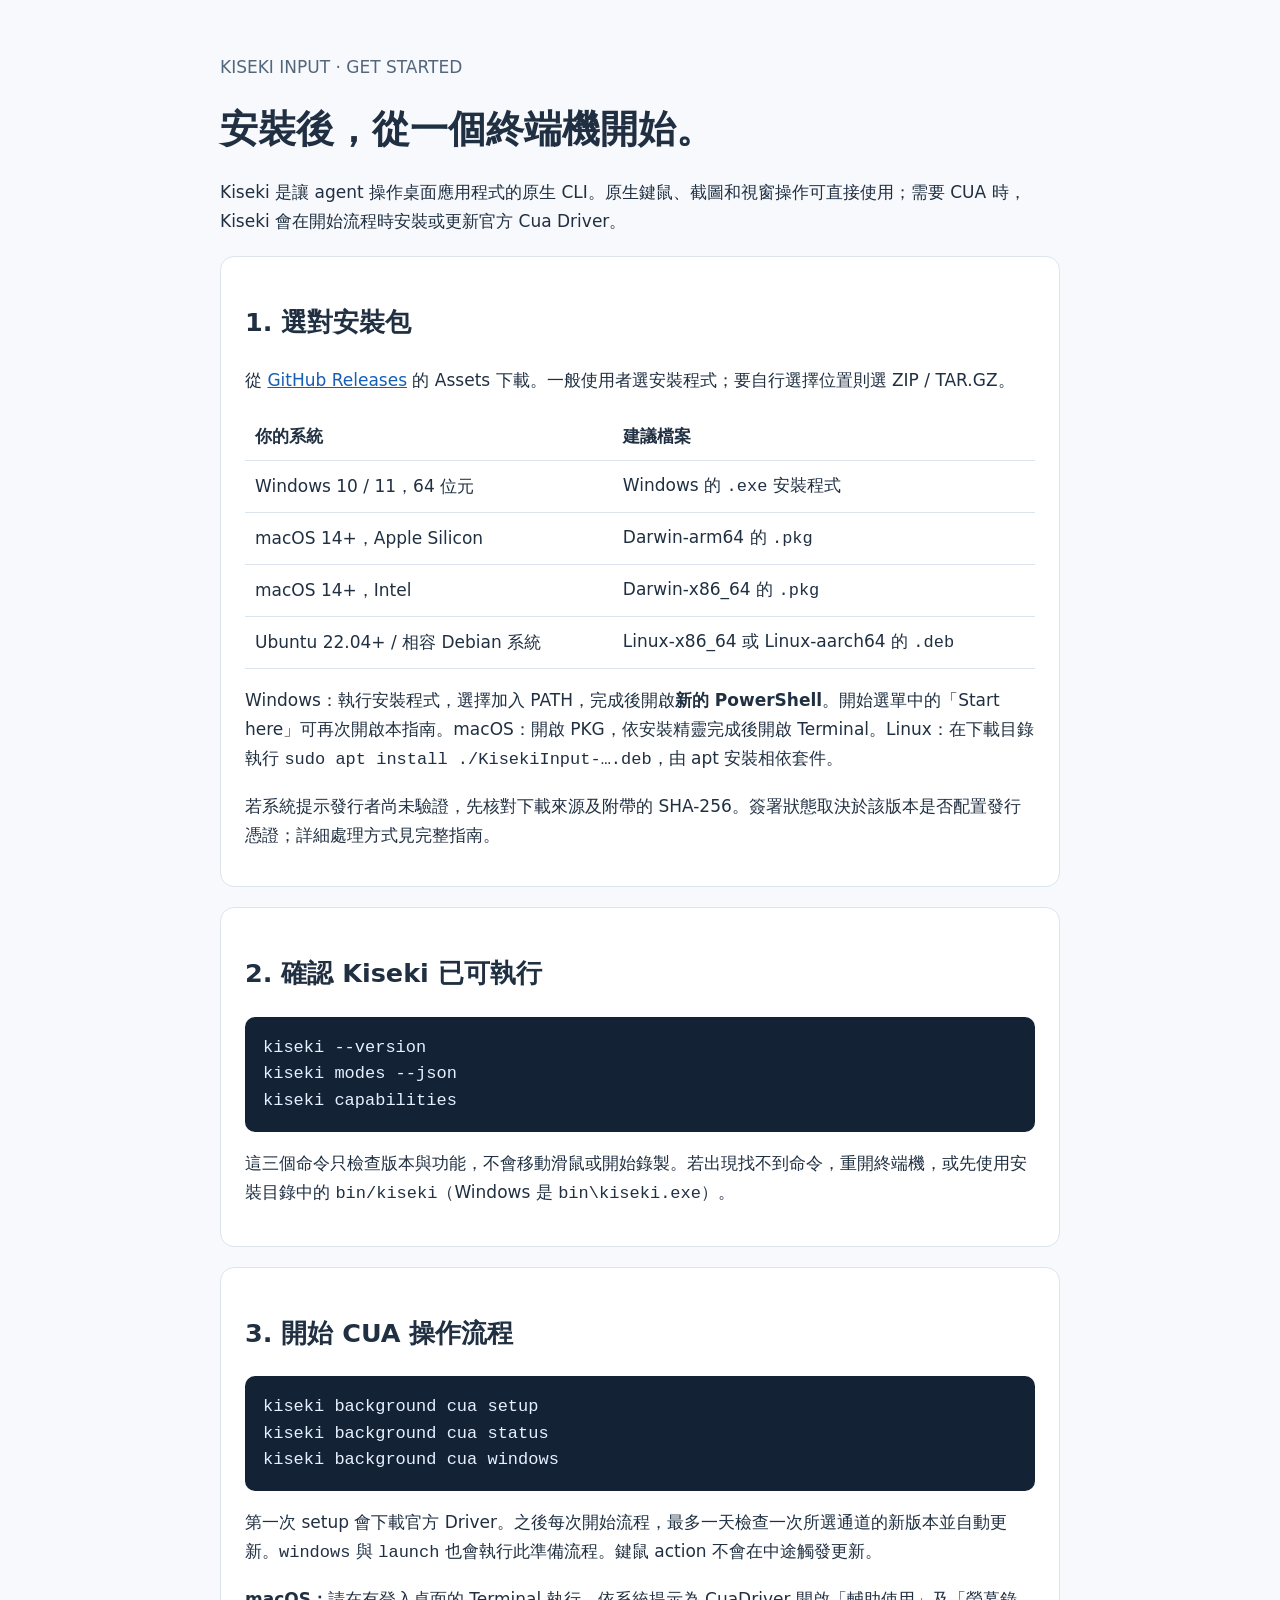
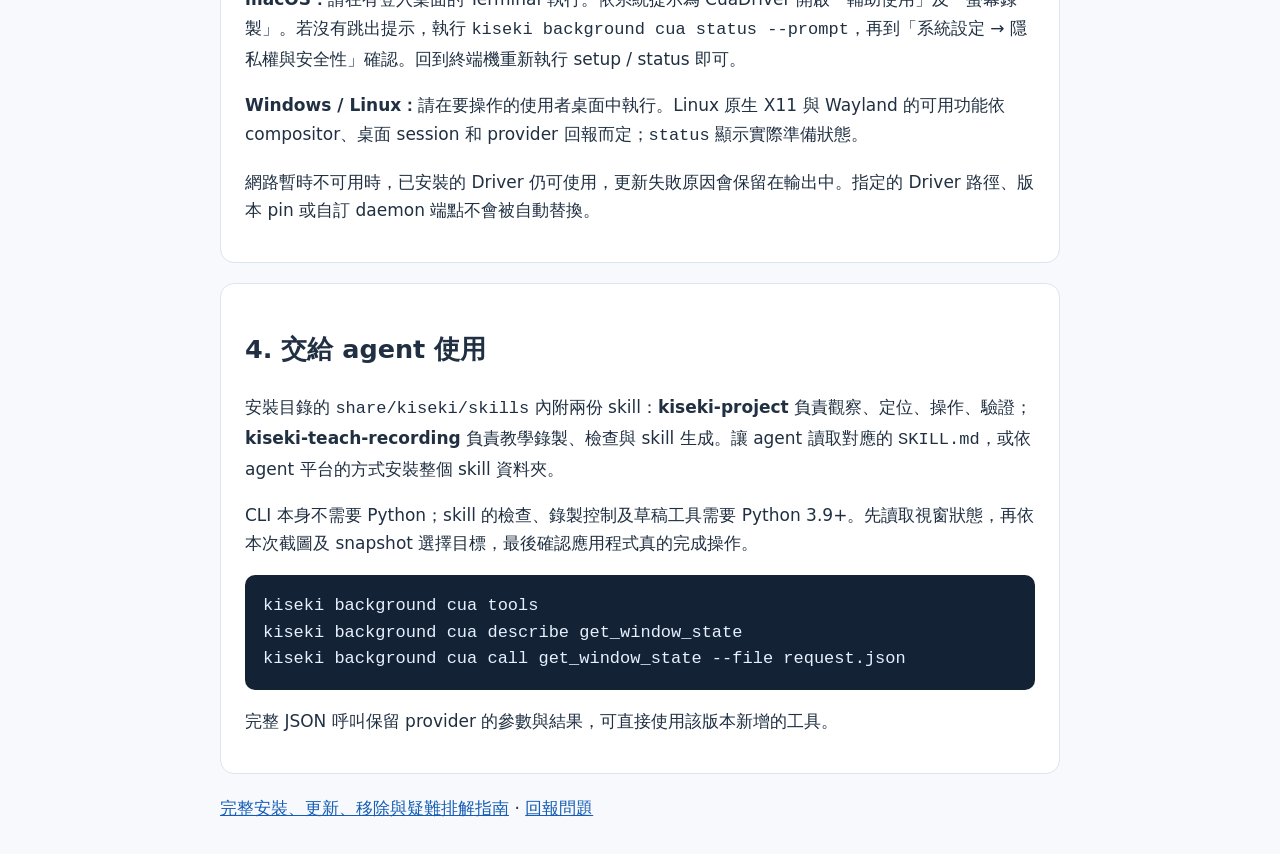
==== docs/install.html @ 5eb8f5b5 "Improve agent workflows, native CUA lifecycle, and multi-platform installers" ====
<!doctype html>
<html lang="zh-Hant">
<meta charset="utf-8">
<meta name="viewport" content="width=device-width, initial-scale=1">
<title>Kiseki Input — 安裝與開始使用</title>
<style>
body{font:17px/1.7 system-ui,sans-serif;color:#203042;background:#f7f9fc;margin:0;padding:36px 20px}main{max-width:840px;margin:auto}h1{font-size:38px;line-height:1.2}h2{margin-top:36px}p{max-width:75ch}a{color:#155db5}pre{overflow:auto;background:#142236;color:#e6f0ff;padding:18px;border-radius:10px;line-height:1.55}code{font-family:ui-monospace,monospace}section{background:white;border:1px solid #dce4ee;border-radius:14px;padding:8px 24px 20px;margin:20px 0}.muted{color:#53677c}li{margin:8px 0}table{border-collapse:collapse;width:100%}td,th{text-align:left;border-bottom:1px solid #dce4ee;padding:10px}
</style>
<main>
<p class="muted">KISEKI INPUT · GET STARTED</p>
<h1>安裝後，從一個終端機開始。</h1>
<p>Kiseki 是讓 agent 操作桌面應用程式的原生 CLI。原生鍵鼠、截圖和視窗操作可直接使用；需要 CUA 時，Kiseki 會在開始流程時安裝或更新官方 Cua Driver。</p>
<section><h2>1. 選對安裝包</h2>
<p>從 <a href="https://github.com/win10ogod/kiseki-input/releases">GitHub Releases</a> 的 Assets 下載。一般使用者選安裝程式；要自行選擇位置則選 ZIP / TAR.GZ。</p>
<table><tr><th>你的系統</th><th>建議檔案</th></tr>
<tr><td>Windows 10 / 11，64 位元</td><td>Windows 的 <code>.exe</code> 安裝程式</td></tr>
<tr><td>macOS 14+，Apple Silicon</td><td>Darwin-arm64 的 <code>.pkg</code></td></tr>
<tr><td>macOS 14+，Intel</td><td>Darwin-x86_64 的 <code>.pkg</code></td></tr>
<tr><td>Ubuntu 22.04+ / 相容 Debian 系統</td><td>Linux-x86_64 或 Linux-aarch64 的 <code>.deb</code></td></tr></table>
<p>Windows：執行安裝程式，選擇加入 PATH，完成後開啟<strong>新的 PowerShell</strong>。開始選單中的「Start here」可再次開啟本指南。macOS：開啟 PKG，依安裝精靈完成後開啟 Terminal。Linux：在下載目錄執行 <code>sudo apt install ./KisekiInput-….deb</code>，由 apt 安裝相依套件。</p>
<p>若系統提示發行者尚未驗證，先核對下載來源及附帶的 SHA-256。簽署狀態取決於該版本是否配置發行憑證；詳細處理方式見完整指南。</p></section>
<section><h2>2. 確認 Kiseki 已可執行</h2>
<pre><code>kiseki --version
kiseki modes --json
kiseki capabilities</code></pre>
<p>這三個命令只檢查版本與功能，不會移動滑鼠或開始錄製。若出現找不到命令，重開終端機，或先使用安裝目錄中的 <code>bin/kiseki</code>（Windows 是 <code>bin\kiseki.exe</code>）。</p></section>
<section><h2>3. 開始 CUA 操作流程</h2>
<pre><code>kiseki background cua setup
kiseki background cua status
kiseki background cua windows</code></pre>
<p>第一次 setup 會下載官方 Driver。之後每次開始流程，最多一天檢查一次所選通道的新版本並自動更新。<code>windows</code> 與 <code>launch</code> 也會執行此準備流程。鍵鼠 action 不會在中途觸發更新。</p>
<p><strong>macOS：</strong>請在有登入桌面的 Terminal 執行。依系統提示為 CuaDriver 開啟「輔助使用」及「螢幕錄製」。若沒有跳出提示，執行 <code>kiseki background cua status --prompt</code>，再到「系統設定 → 隱私權與安全性」確認。回到終端機重新執行 setup / status 即可。</p>
<p><strong>Windows / Linux：</strong>請在要操作的使用者桌面中執行。Linux 原生 X11 與 Wayland 的可用功能依 compositor、桌面 session 和 provider 回報而定；<code>status</code> 顯示實際準備狀態。</p>
<p>網路暫時不可用時，已安裝的 Driver 仍可使用，更新失敗原因會保留在輸出中。指定的 Driver 路徑、版本 pin 或自訂 daemon 端點不會被自動替換。</p></section>
<section><h2>4. 交給 agent 使用</h2>
<p>安裝目錄的 <code>share/kiseki/skills</code> 內附兩份 skill：<strong>kiseki-project</strong> 負責觀察、定位、操作、驗證；<strong>kiseki-teach-recording</strong> 負責教學錄製、檢查與 skill 生成。讓 agent 讀取對應的 <code>SKILL.md</code>，或依 agent 平台的方式安裝整個 skill 資料夾。</p>
<p>CLI 本身不需要 Python；skill 的檢查、錄製控制及草稿工具需要 Python 3.9+。先讀取視窗狀態，再依本次截圖及 snapshot 選擇目標，最後確認應用程式真的完成操作。</p>
<pre><code>kiseki background cua tools
kiseki background cua describe get_window_state
kiseki background cua call get_window_state --file request.json</code></pre>
<p>完整 JSON 呼叫保留 provider 的參數與結果，可直接使用該版本新增的工具。</p></section>
<p><a href="https://github.com/win10ogod/kiseki-input/blob/master/docs/install.md">完整安裝、更新、移除與疑難排解指南</a> · <a href="https://github.com/win10ogod/kiseki-input/issues">回報問題</a></p>
</main>
</html>
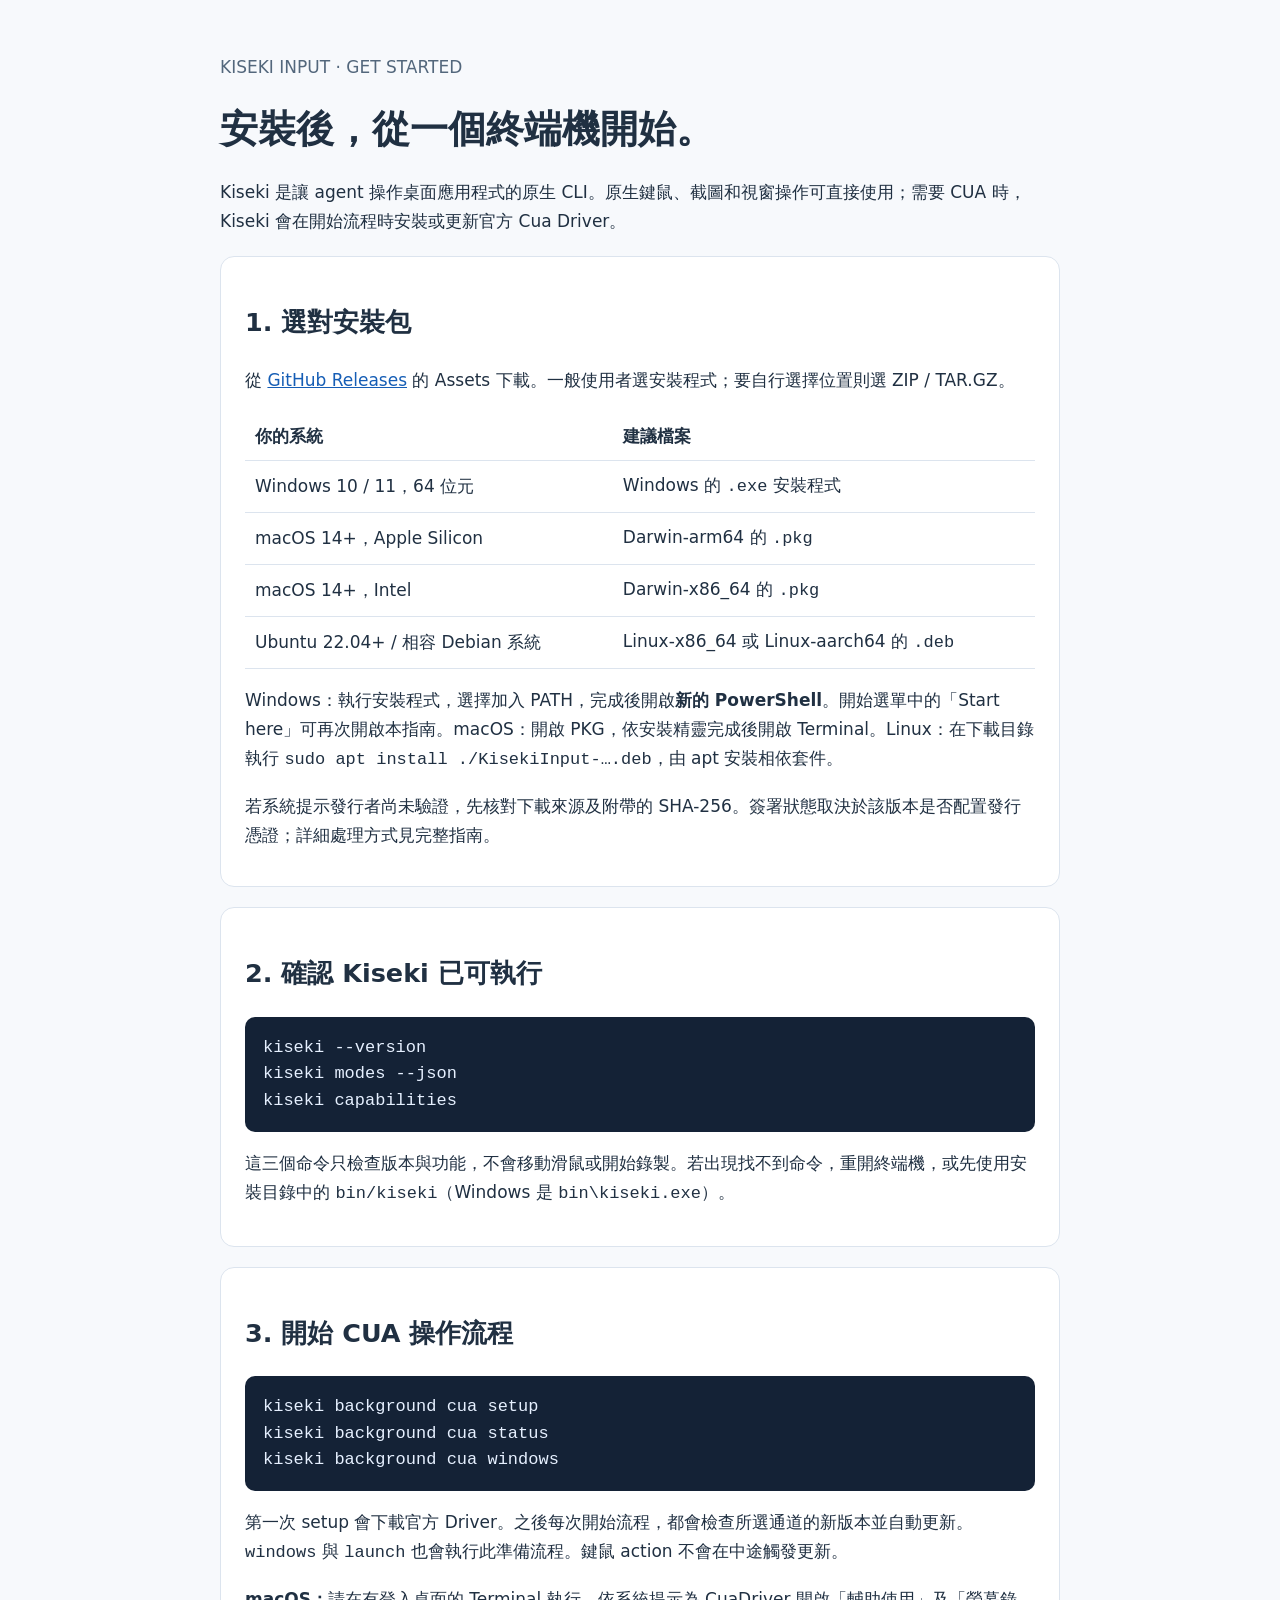
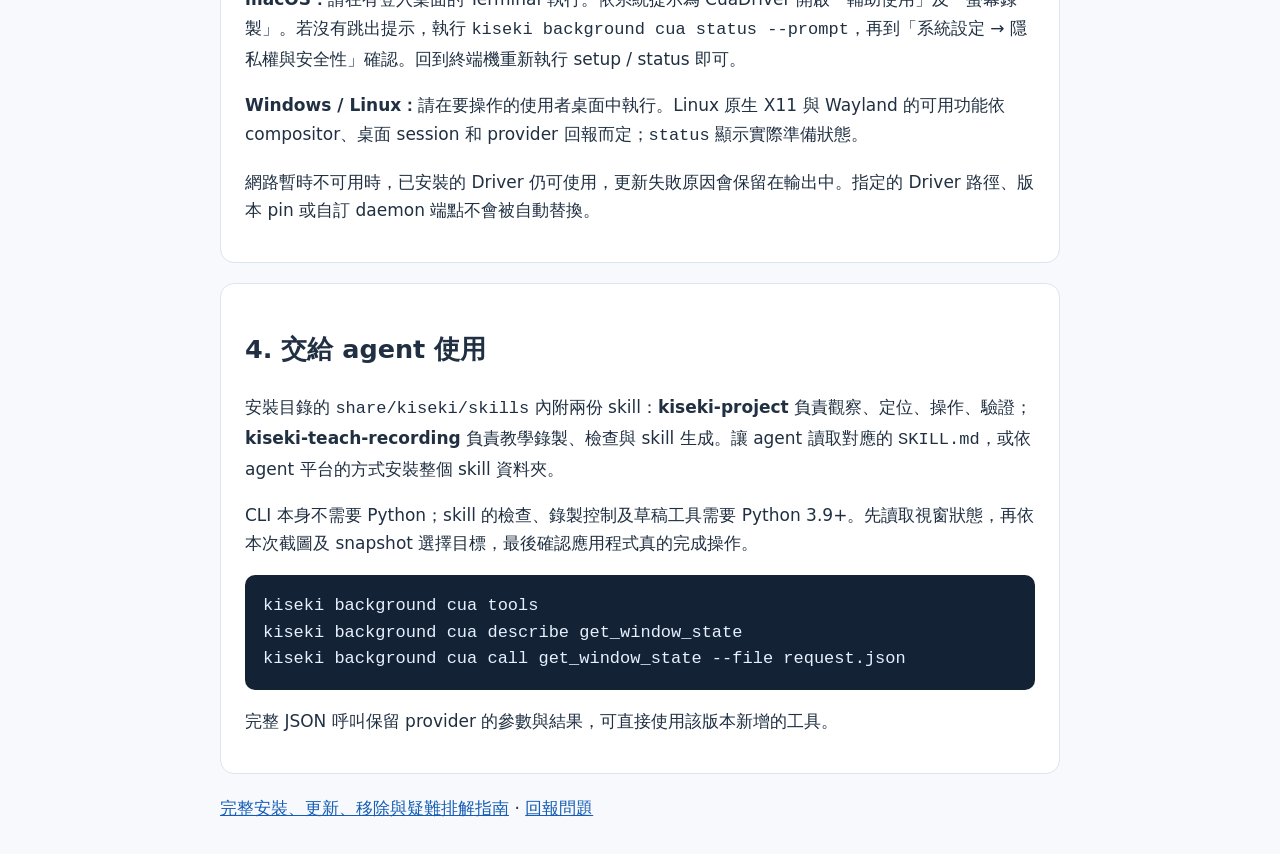
==== commit e7d39359: "Verify installer payloads and support macOS 14 capture builds" ====
--- a/docs/install.html
+++ b/docs/install.html
@@ -28,7 +28,7 @@
 <pre><code>kiseki background cua setup
 kiseki background cua status
 kiseki background cua windows</code></pre>
-<p>第一次 setup 會下載官方 Driver。之後每次開始流程，最多一天檢查一次所選通道的新版本並自動更新。<code>windows</code> 與 <code>launch</code> 也會執行此準備流程。鍵鼠 action 不會在中途觸發更新。</p>
+<p>第一次 setup 會下載官方 Driver。之後每次開始流程，都會檢查所選通道的新版本並自動更新。<code>windows</code> 與 <code>launch</code> 也會執行此準備流程。鍵鼠 action 不會在中途觸發更新。</p>
 <p><strong>macOS：</strong>請在有登入桌面的 Terminal 執行。依系統提示為 CuaDriver 開啟「輔助使用」及「螢幕錄製」。若沒有跳出提示，執行 <code>kiseki background cua status --prompt</code>，再到「系統設定 → 隱私權與安全性」確認。回到終端機重新執行 setup / status 即可。</p>
 <p><strong>Windows / Linux：</strong>請在要操作的使用者桌面中執行。Linux 原生 X11 與 Wayland 的可用功能依 compositor、桌面 session 和 provider 回報而定；<code>status</code> 顯示實際準備狀態。</p>
 <p>網路暫時不可用時，已安裝的 Driver 仍可使用，更新失敗原因會保留在輸出中。指定的 Driver 路徑、版本 pin 或自訂 daemon 端點不會被自動替換。</p></section>
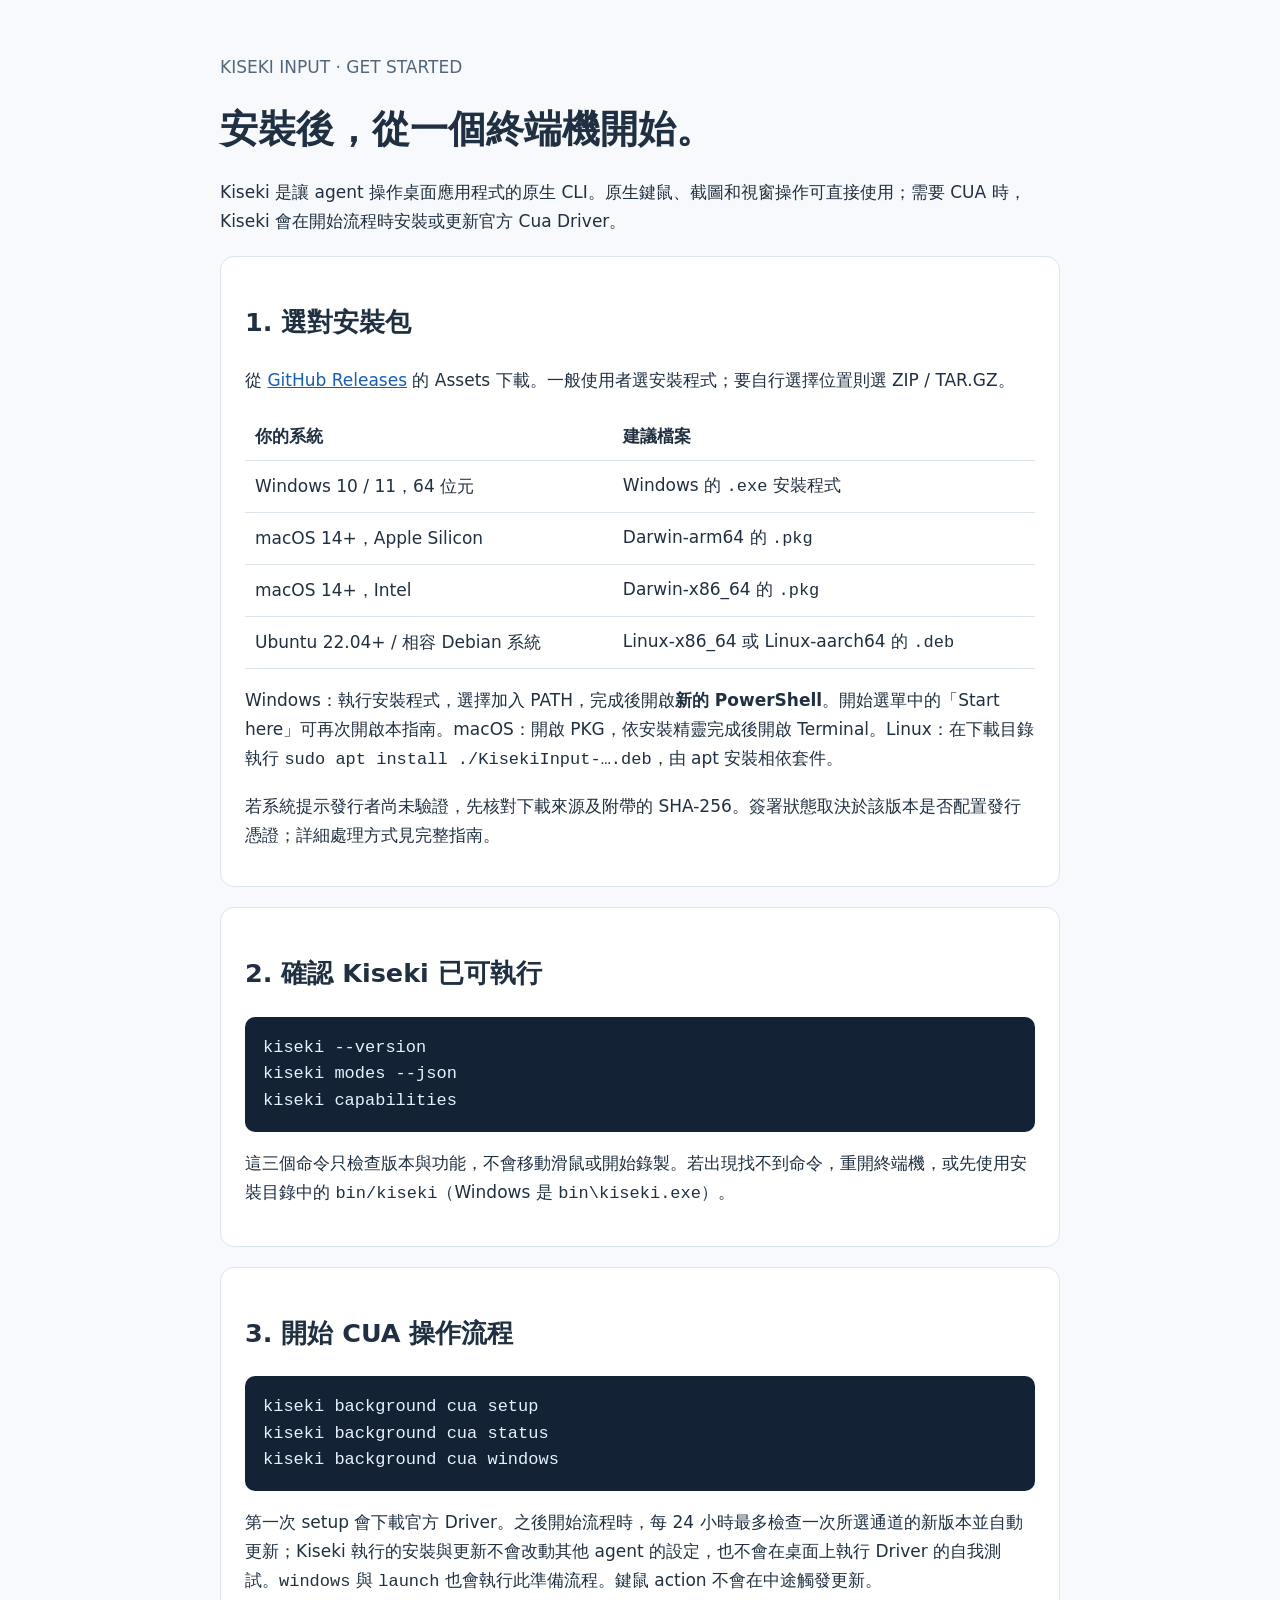
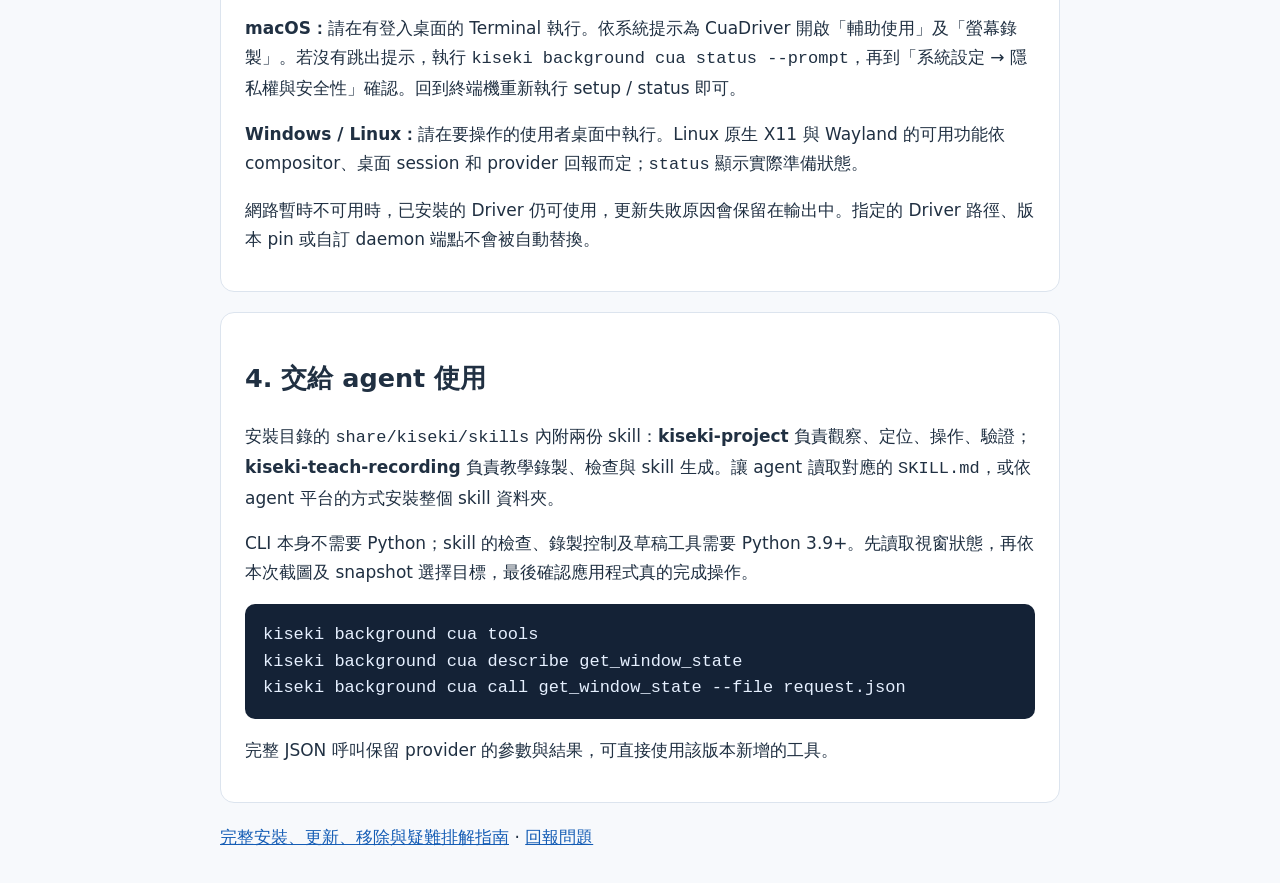
==== commit 080f6e12: "feat(cua): align the CUA bridge with Cua Driver 0.49.9 Element actions - click/text/key/hotkey send " ====
--- a/docs/install.html
+++ b/docs/install.html
@@ -28,7 +28,7 @@
 <pre><code>kiseki background cua setup
 kiseki background cua status
 kiseki background cua windows</code></pre>
-<p>第一次 setup 會下載官方 Driver。之後每次開始流程，都會檢查所選通道的新版本並自動更新。<code>windows</code> 與 <code>launch</code> 也會執行此準備流程。鍵鼠 action 不會在中途觸發更新。</p>
+<p>第一次 setup 會下載官方 Driver。之後開始流程時，每 24 小時最多檢查一次所選通道的新版本並自動更新；Kiseki 執行的安裝與更新不會改動其他 agent 的設定，也不會在桌面上執行 Driver 的自我測試。<code>windows</code> 與 <code>launch</code> 也會執行此準備流程。鍵鼠 action 不會在中途觸發更新。</p>
 <p><strong>macOS：</strong>請在有登入桌面的 Terminal 執行。依系統提示為 CuaDriver 開啟「輔助使用」及「螢幕錄製」。若沒有跳出提示，執行 <code>kiseki background cua status --prompt</code>，再到「系統設定 → 隱私權與安全性」確認。回到終端機重新執行 setup / status 即可。</p>
 <p><strong>Windows / Linux：</strong>請在要操作的使用者桌面中執行。Linux 原生 X11 與 Wayland 的可用功能依 compositor、桌面 session 和 provider 回報而定；<code>status</code> 顯示實際準備狀態。</p>
 <p>網路暫時不可用時，已安裝的 Driver 仍可使用，更新失敗原因會保留在輸出中。指定的 Driver 路徑、版本 pin 或自訂 daemon 端點不會被自動替換。</p></section>
